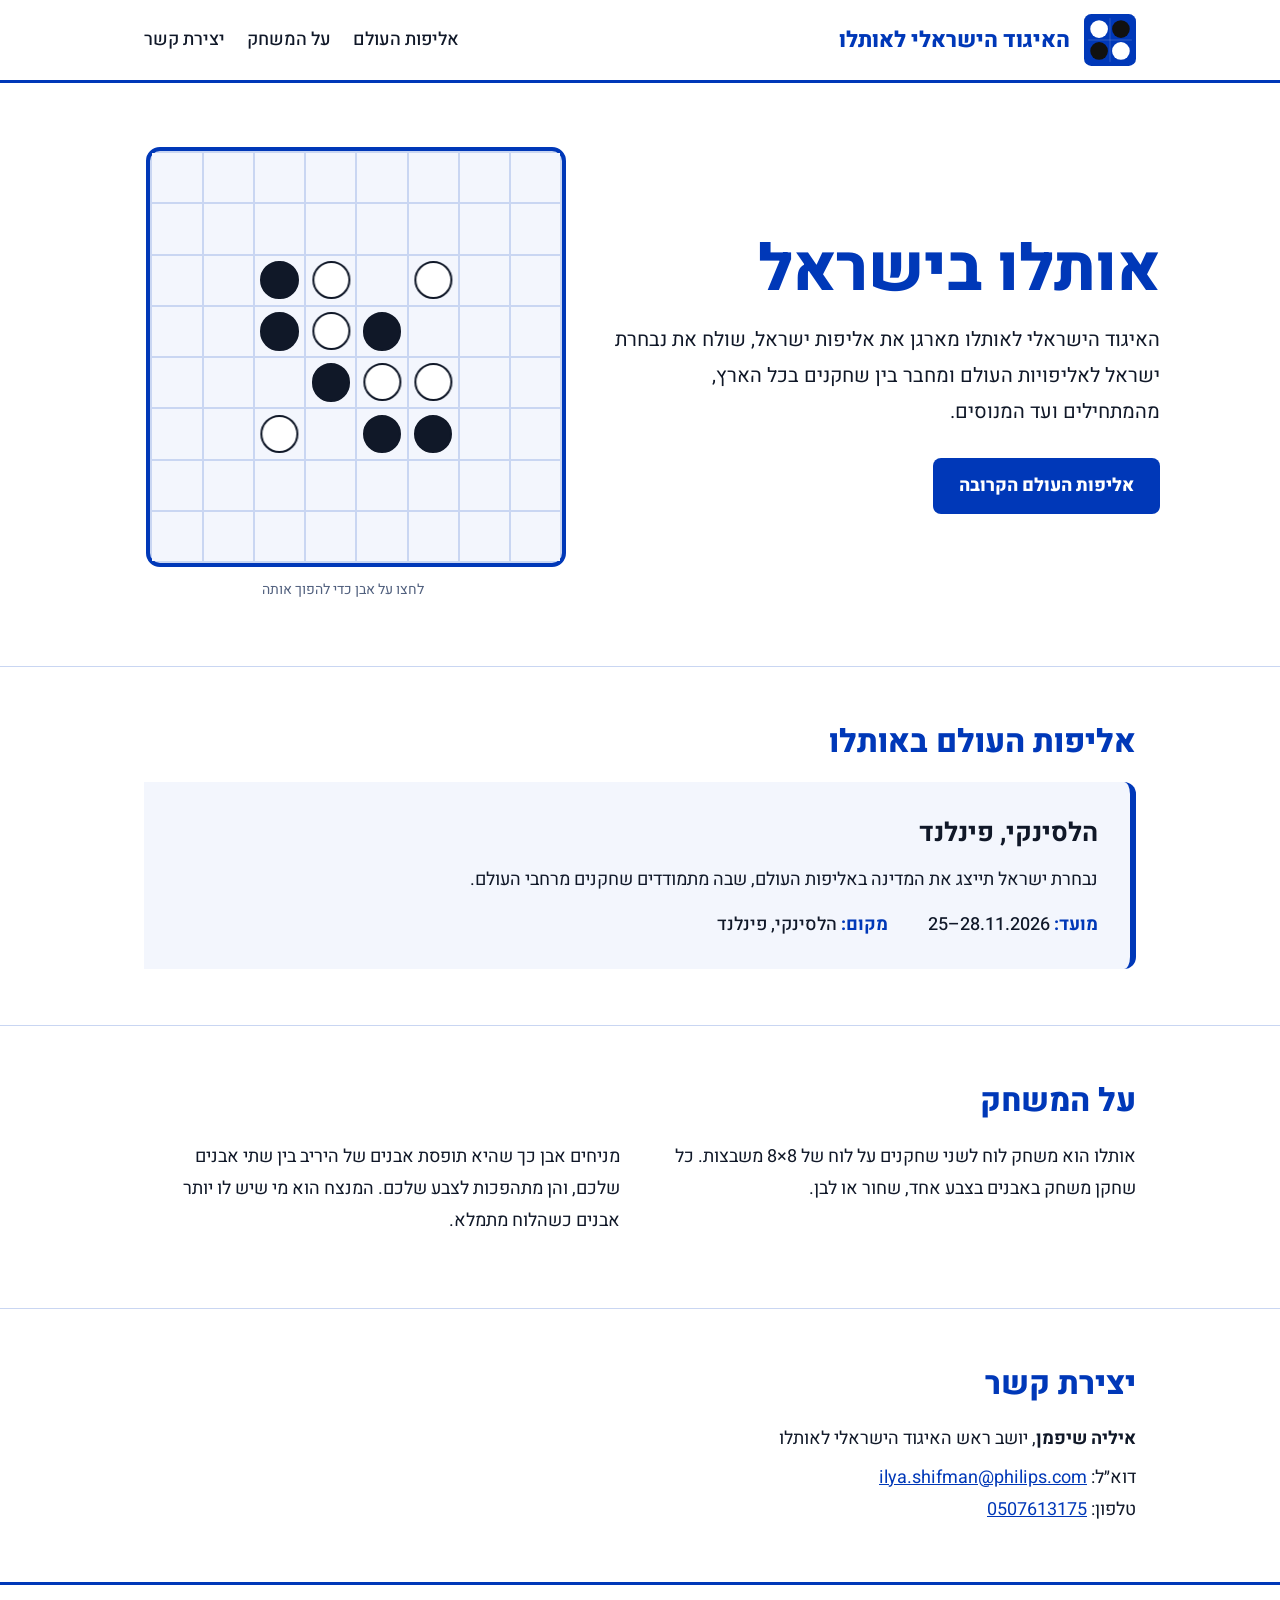
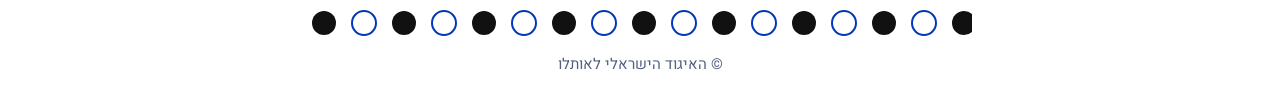
==== index.html @ b0030f28 "Add files via upload" ====
<!doctype html>
<html lang="he" dir="rtl">
<head>
<meta charset="utf-8">
<meta name="viewport" content="width=device-width, initial-scale=1">
<title>האיגוד הישראלי לאותלו</title>
<meta name="description" content="האתר הרשמי של האיגוד הישראלי לאותלו: אליפויות, נבחרת ישראל ויצירת קשר.">
<link rel="preconnect" href="https://fonts.googleapis.com">
<link href="https://fonts.googleapis.com/css2?family=Heebo:wght@400;500;800&display=swap" rel="stylesheet">
<style>
:root{--blue:#0038B8;--ink:#101828;--mist:#F3F6FD;--line:#C9D6F2;box-sizing:border-box}
*,*::before,*::after{box-sizing:inherit}
html{scroll-behavior:smooth}
body{margin:0;font-family:'Heebo',Arial,sans-serif;color:var(--ink);background:#fff;line-height:1.8;font-size:18px}
a{color:var(--blue)}
:focus-visible{outline:3px solid var(--blue);outline-offset:3px}
.wrap{max-width:1040px;margin:0 auto;padding:0 24px}
header{border-bottom:3px solid var(--blue)}
header .wrap{display:flex;align-items:center;justify-content:space-between;gap:16px;padding-top:14px;padding-bottom:14px;flex-wrap:wrap}
.brand{display:flex;align-items:center;gap:14px;text-decoration:none;color:var(--blue);font-weight:800;font-size:22px;line-height:1.2}
nav{display:flex;gap:22px;font-weight:500}
nav a{text-decoration:none;color:var(--ink)}
nav a:hover{color:var(--blue)}
.hero{display:grid;grid-template-columns:1.1fr 0.9fr;gap:48px;align-items:center;padding:64px 0}
h1{margin:0 0 16px;font-size:clamp(38px,6vw,64px);line-height:1.1;font-weight:800;color:var(--blue)}
.lead{font-size:20px;max-width:34em;margin:0 0 28px}
.btn{display:inline-block;background:var(--blue);color:#fff;text-decoration:none;font-weight:800;padding:12px 26px;border-radius:8px}
.btn:hover{background:#002a8c}
.board{display:grid;grid-template-columns:repeat(8,1fr);gap:2px;background:var(--line);padding:2px;border-radius:14px;border:4px solid var(--blue);direction:ltr;width:100%;max-width:420px;justify-self:center}
.cell{aspect-ratio:1;background:var(--mist);display:grid;place-items:center;border:0;padding:0;cursor:pointer}
.disc{width:78%;height:78%;border-radius:50%;background:var(--ink);transition:transform .45s,background .2s;border:2px solid var(--ink)}
.disc.w{background:#fff;transform:rotateY(180deg)}
.disc.e{visibility:hidden}
.hint{text-align:center;font-size:14px;color:#51607e;margin:10px 0 0;grid-column:1/-1}
section{padding:56px 0;border-top:1px solid var(--line)}
h2{margin:0 0 20px;font-size:32px;color:var(--blue);font-weight:800;line-height:1.2}
.event{background:var(--mist);border-right:6px solid var(--blue);padding:28px 32px;border-radius:0 12px 12px 0}
.event h3{margin:0 0 8px;font-size:26px}
.facts{display:flex;flex-wrap:wrap;gap:12px 40px;margin-top:12px;font-weight:500}
.facts b{color:var(--blue)}
.ltr{direction:ltr;unicode-bidi:isolate;display:inline-block}
.cols{display:grid;grid-template-columns:1fr 1fr;gap:40px}
.cols p{margin:0 0 14px;max-width:34em}
footer{border-top:3px solid var(--blue);padding:22px 0 30px;text-align:center;font-size:15px;color:#51607e}
footer svg{display:block;margin:0 auto 12px;max-width:100%;height:auto}
@media (max-width:760px){.hero,.cols{grid-template-columns:1fr}.hero{padding:40px 0}.event{padding:22px}}
@media (prefers-reduced-motion:reduce){.disc{transition:none}html{scroll-behavior:auto}}
</style>
</head>
<body>
<header>
<div class="wrap">
<a class="brand" href="#top" aria-label="האיגוד הישראלי לאותלו – לראש העמוד">
<svg viewBox="0 0 200 200" width="52" height="52" aria-hidden="true"><rect width="200" height="200" rx="28" fill="#0038B8"/><path d="M100 16v168M16 100h168" stroke="#fff" stroke-opacity=".35" stroke-width="2"/><circle cx="58" cy="58" r="34" fill="#fff"/><circle cx="142" cy="58" r="34" fill="#111"/><circle cx="58" cy="142" r="34" fill="#111"/><circle cx="142" cy="142" r="34" fill="#fff"/></svg>
<span>האיגוד הישראלי לאותלו</span>
</a>
<nav aria-label="ניווט ראשי"><a href="#championship">אליפות העולם</a><a href="#game">על המשחק</a><a href="#contact">יצירת קשר</a></nav>
</div>
</header>

<main id="top">
<div class="wrap hero">
<div>
<h1>אותלו בישראל</h1>
<p class="lead">האיגוד הישראלי לאותלו מארגן את אליפות ישראל, שולח את נבחרת ישראל לאליפויות העולם ומחבר בין שחקנים בכל הארץ, מהמתחילים ועד המנוסים.</p>
<a class="btn" href="#championship">אליפות העולם הקרובה</a>
</div>
<div>
<div class="board" id="board" role="group" aria-label="לוח אותלו אינטראקטיבי. לחצו על אבן כדי להפוך אותה"></div>
<p class="hint" style="direction:rtl">לחצו על אבן כדי להפוך אותה</p>
</div>
</div>

<section id="championship"><div class="wrap">
<h2>אליפות העולם באותלו</h2>
<div class="event">
<h3>הלסינקי, פינלנד</h3>
<p style="margin:0">נבחרת ישראל תייצג את המדינה באליפות העולם, שבה מתמודדים שחקנים מרחבי העולם.</p>
<div class="facts">
<div><b>מועד:</b> <span class="ltr">25–28.11.2026</span></div>
<div><b>מקום:</b> הלסינקי, פינלנד</div>
</div>
</div>
</div></section>

<section id="game"><div class="wrap">
<h2>על המשחק</h2>
<div class="cols">
<p>אותלו הוא משחק לוח לשני שחקנים על לוח של 8×8 משבצות. כל שחקן משחק באבנים בצבע אחד, שחור או לבן.</p>
<p>מניחים אבן כך שהיא תופסת אבנים של היריב בין שתי אבנים שלכם, והן מתהפכות לצבע שלכם. המנצח הוא מי שיש לו יותר אבנים כשהלוח מתמלא.</p>
</div>
</div></section>

<section id="contact"><div class="wrap">
<h2>יצירת קשר</h2>
<p style="margin:0 0 6px"><b>איליה שיפמן</b>, יושב ראש האיגוד הישראלי לאותלו</p>
<p style="margin:0">דוא״ל: <a class="ltr" href="mailto:ilya.shifman@philips.com">ilya.shifman@philips.com</a></p>
<p style="margin:0">טלפון: <a class="ltr" href="tel:0507613175">0507613175</a></p>
</div></section>
</main>

<footer>
<svg viewBox="0 0 664 32" width="664" height="32" aria-hidden="true" id="strip"></svg>
<div>© האיגוד הישראלי לאותלו</div>
</footer>

<script>
(function(){
var b=document.getElementById('board'),s=document.getElementById('strip');
var start={'3,3':'w','3,4':'b','4,3':'b','4,4':'w','2,2':'b','2,5':'w','5,2':'w','5,5':'b','3,2':'b','4,5':'w','2,3':'w','5,4':'b'};
for(var r=0;r<8;r++)for(var c=0;c<8;c++){
var k=r+','+c,v=start[k],cell=document.createElement('button');
cell.className='cell';cell.type='button';
cell.setAttribute('aria-label','משבצת '+(r+1)+','+(c+1));
var d=document.createElement('span');d.className='disc'+(v==='w'?' w':v?'':' e');d.dataset.on=v?'1':'0';
cell.appendChild(d);
cell.addEventListener('click',function(){var x=this.firstChild;
if(x.dataset.on==='0'){x.dataset.on='1';x.classList.remove('e');}
else x.classList.toggle('w');});
b.appendChild(cell);}
var h='';
for(var i=0;i<17;i++)h+='<circle cx="'+(16+i*40)+'" cy="16" r="12" fill="'+(i%2?'#fff':'#111')+'"'+(i%2?' stroke="#0038B8" stroke-width="2"':'')+'/>';
s.innerHTML=h;
})();
</script>
</body>
</html>
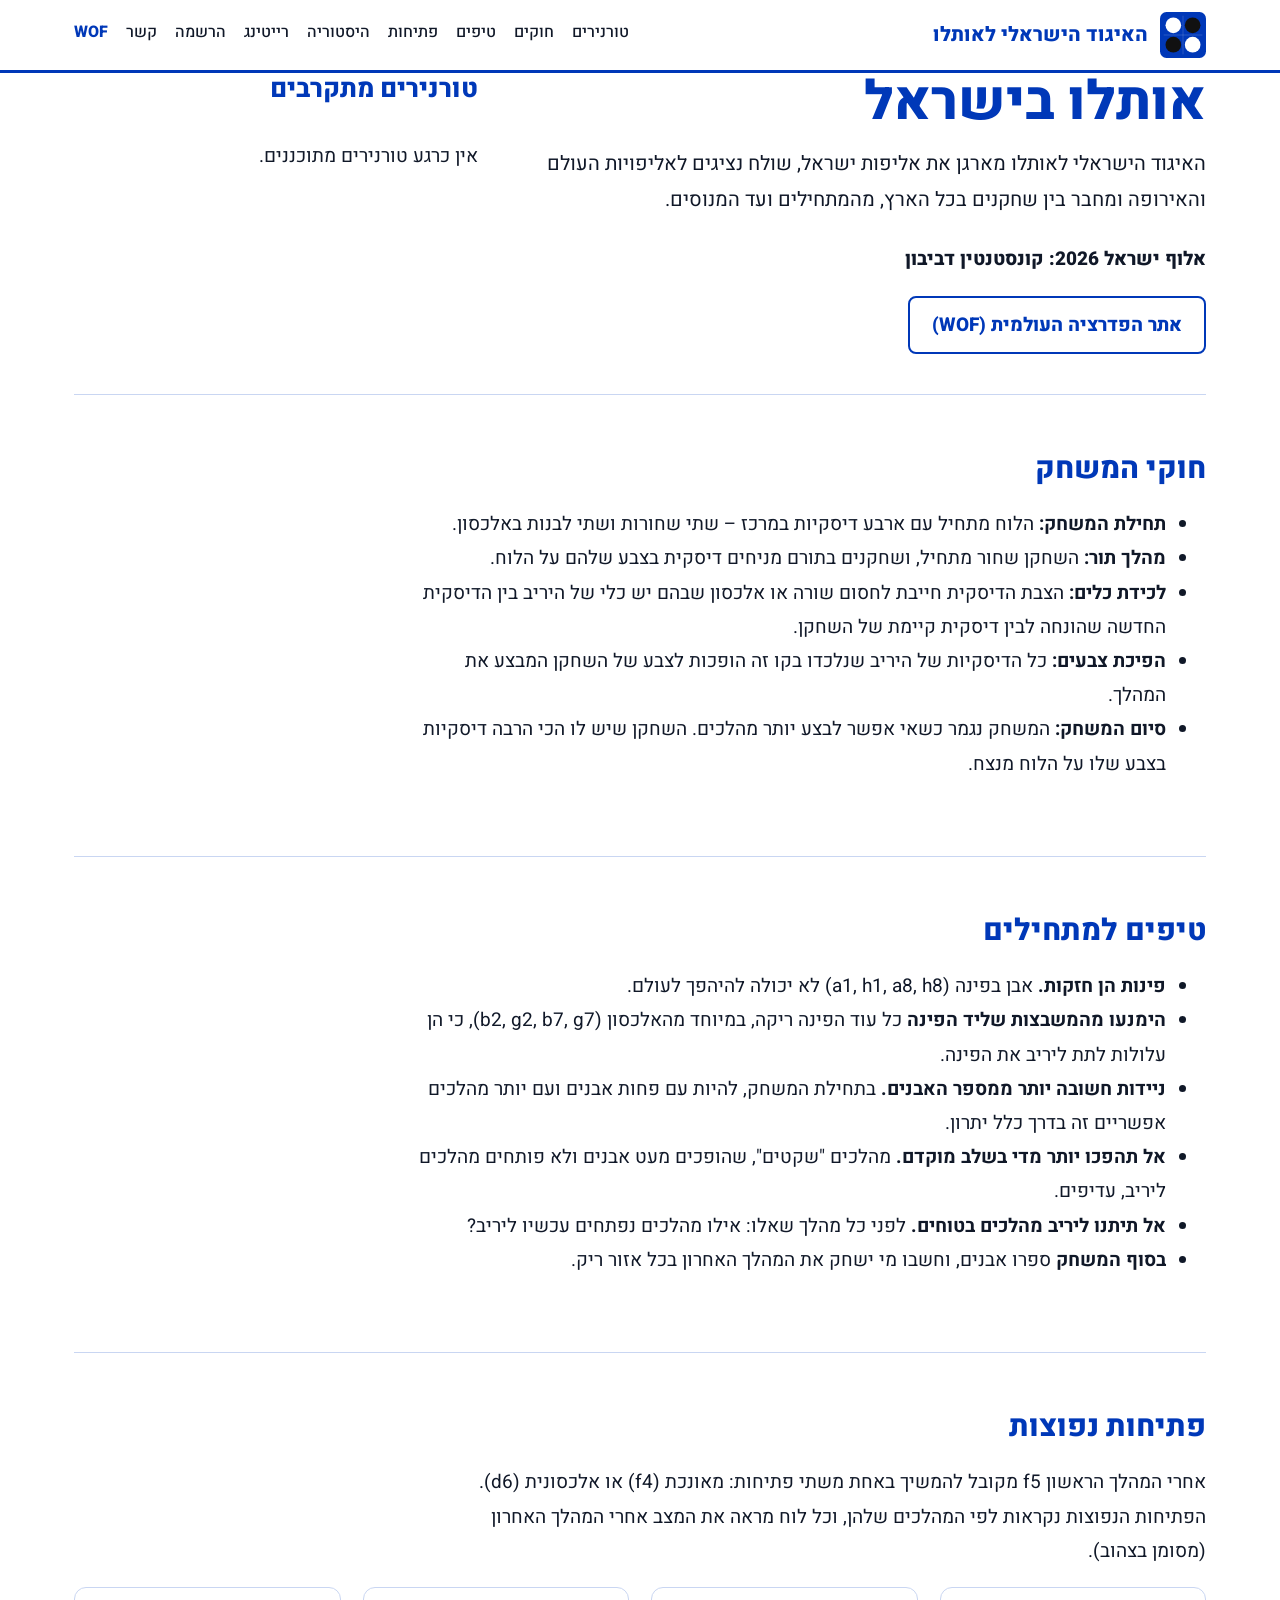
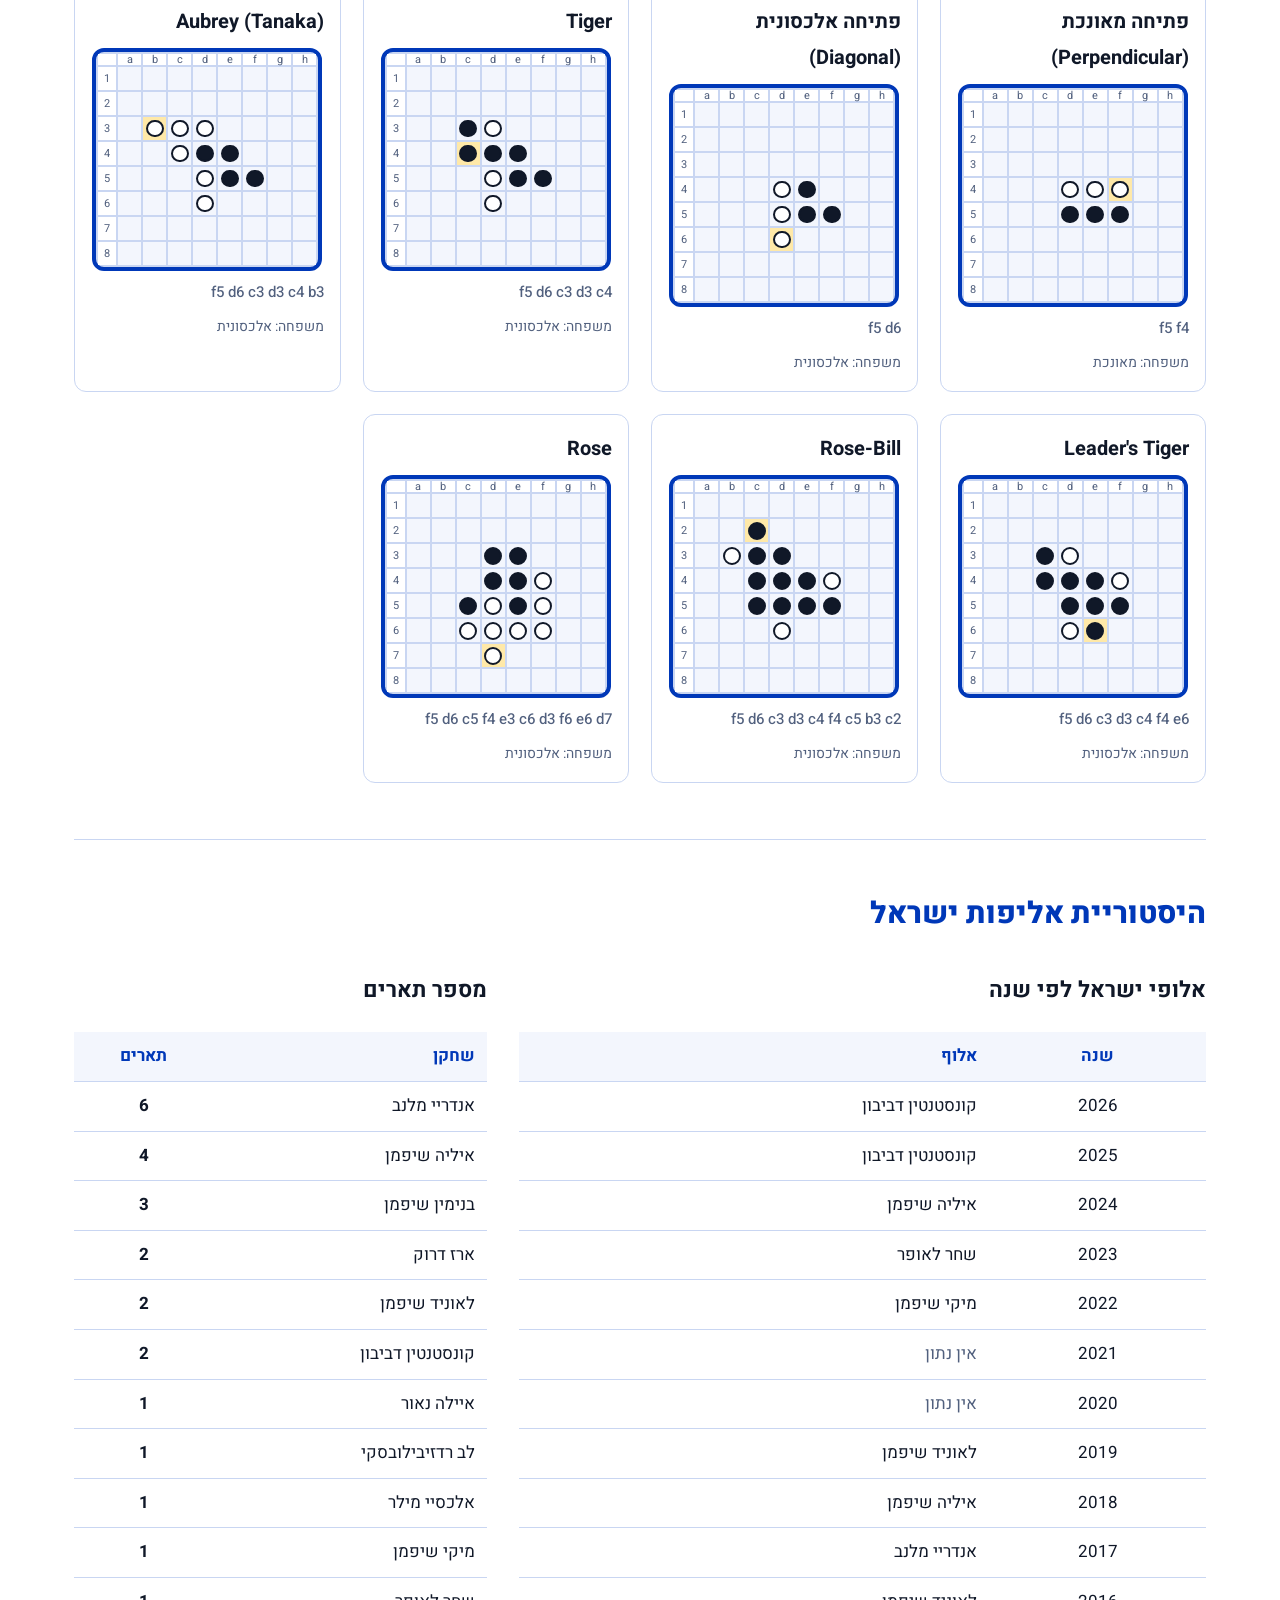
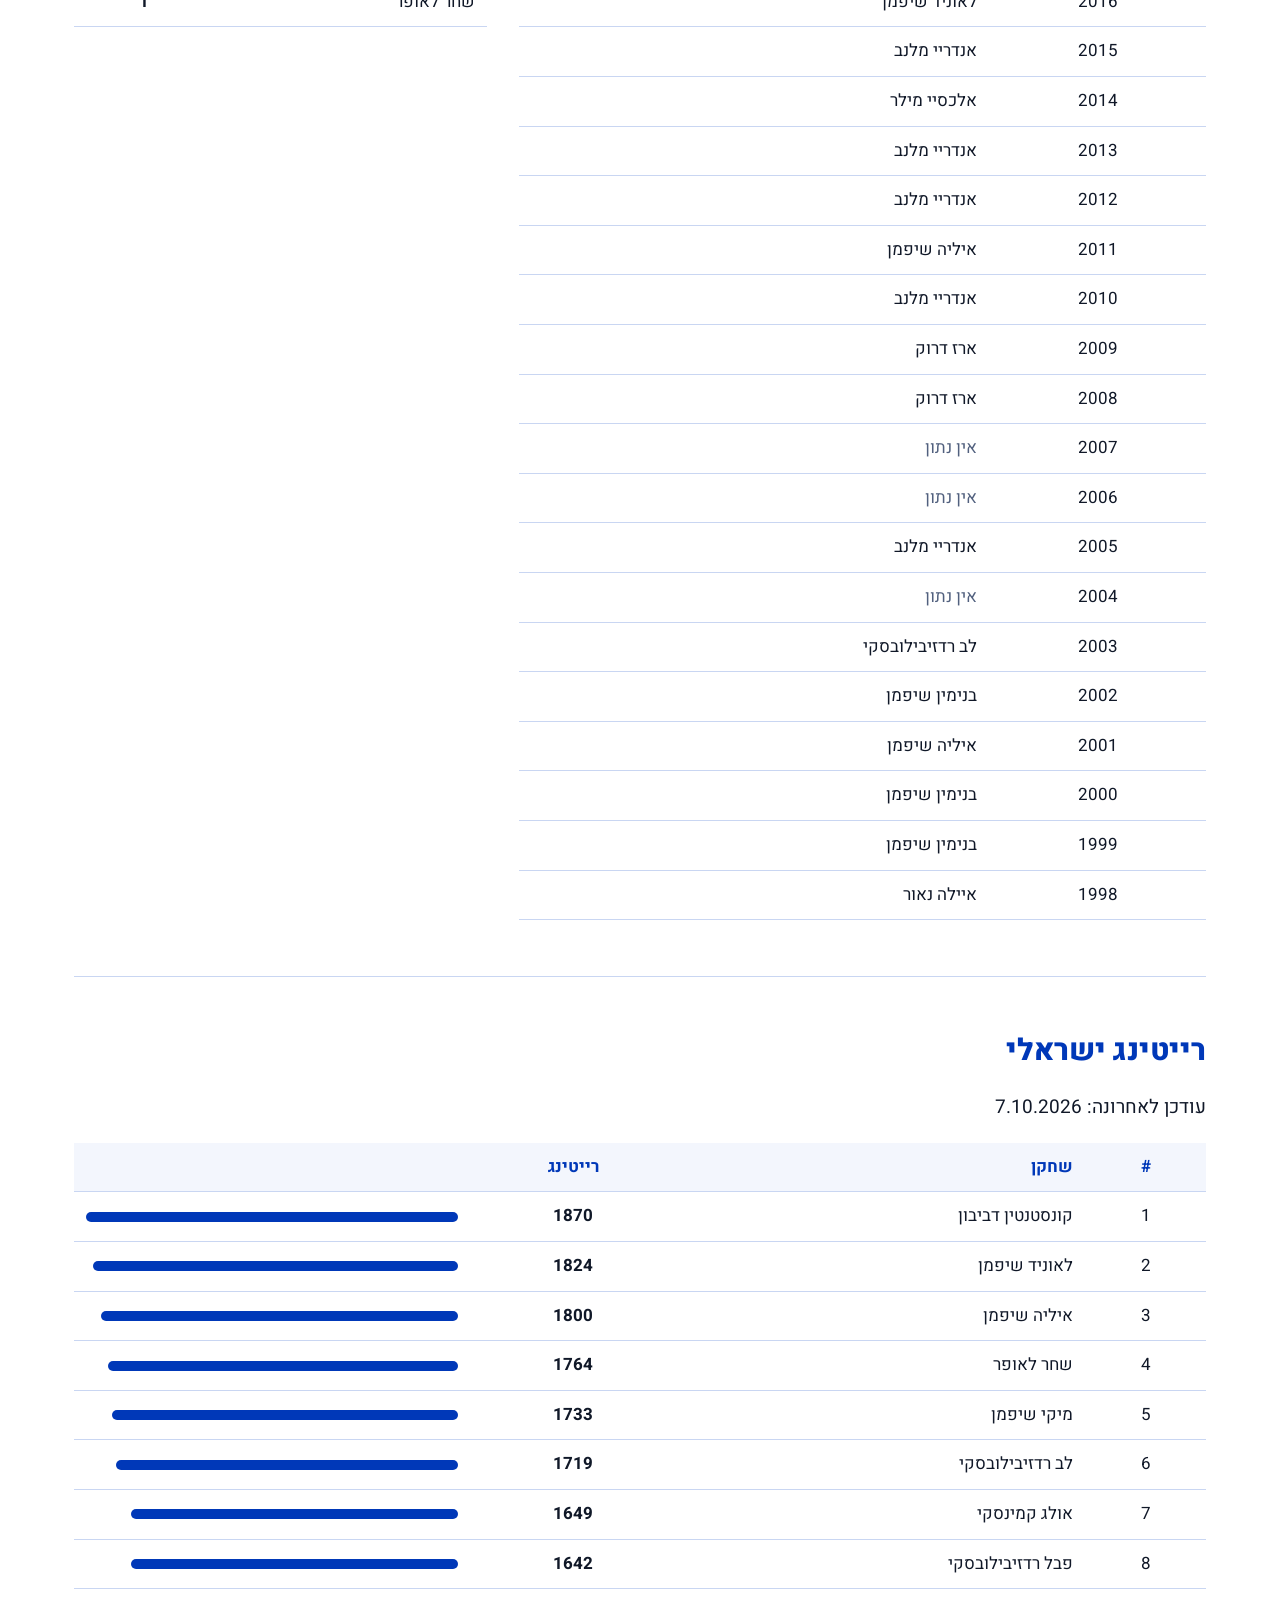
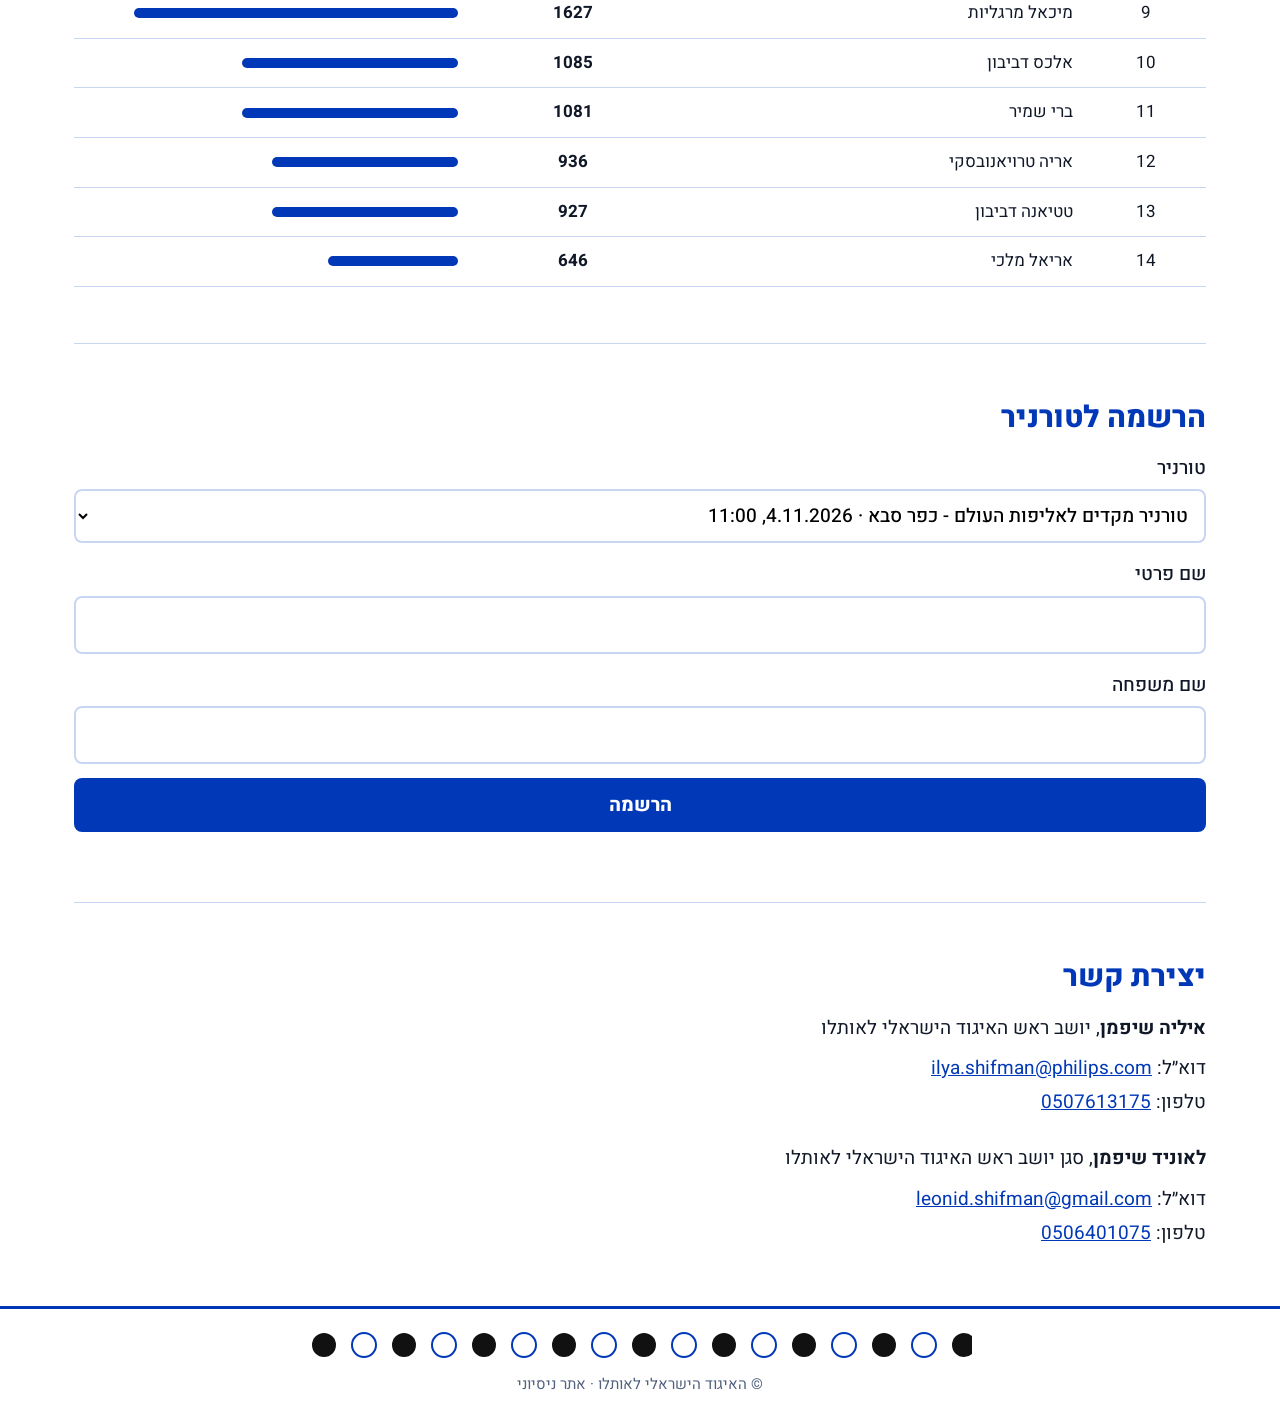
==== commit ce2925f4: "Add files via upload" ====
--- a/index.html
+++ b/index.html
@@ -4,124 +4,79 @@
 <meta charset="utf-8">
 <meta name="viewport" content="width=device-width, initial-scale=1">
 <title>האיגוד הישראלי לאותלו</title>
-<meta name="description" content="האתר הרשמי של האיגוד הישראלי לאותלו: אליפויות, נבחרת ישראל ויצירת קשר.">
+<meta name="description" content="האתר של האיגוד הישראלי לאותלו: חוקים, טיפים, חידות, פתיחות, היסטוריה, רייטינג וטורנירים.">
 <link rel="preconnect" href="https://fonts.googleapis.com">
 <link href="https://fonts.googleapis.com/css2?family=Heebo:wght@400;500;800&display=swap" rel="stylesheet">
-<style>
-:root{--blue:#0038B8;--ink:#101828;--mist:#F3F6FD;--line:#C9D6F2;box-sizing:border-box}
-*,*::before,*::after{box-sizing:inherit}
-html{scroll-behavior:smooth}
-body{margin:0;font-family:'Heebo',Arial,sans-serif;color:var(--ink);background:#fff;line-height:1.8;font-size:18px}
-a{color:var(--blue)}
-:focus-visible{outline:3px solid var(--blue);outline-offset:3px}
-.wrap{max-width:1040px;margin:0 auto;padding:0 24px}
-header{border-bottom:3px solid var(--blue)}
-header .wrap{display:flex;align-items:center;justify-content:space-between;gap:16px;padding-top:14px;padding-bottom:14px;flex-wrap:wrap}
-.brand{display:flex;align-items:center;gap:14px;text-decoration:none;color:var(--blue);font-weight:800;font-size:22px;line-height:1.2}
-nav{display:flex;gap:22px;font-weight:500}
-nav a{text-decoration:none;color:var(--ink)}
-nav a:hover{color:var(--blue)}
-.hero{display:grid;grid-template-columns:1.1fr 0.9fr;gap:48px;align-items:center;padding:64px 0}
-h1{margin:0 0 16px;font-size:clamp(38px,6vw,64px);line-height:1.1;font-weight:800;color:var(--blue)}
-.lead{font-size:20px;max-width:34em;margin:0 0 28px}
-.btn{display:inline-block;background:var(--blue);color:#fff;text-decoration:none;font-weight:800;padding:12px 26px;border-radius:8px}
-.btn:hover{background:#002a8c}
-.board{display:grid;grid-template-columns:repeat(8,1fr);gap:2px;background:var(--line);padding:2px;border-radius:14px;border:4px solid var(--blue);direction:ltr;width:100%;max-width:420px;justify-self:center}
-.cell{aspect-ratio:1;background:var(--mist);display:grid;place-items:center;border:0;padding:0;cursor:pointer}
-.disc{width:78%;height:78%;border-radius:50%;background:var(--ink);transition:transform .45s,background .2s;border:2px solid var(--ink)}
-.disc.w{background:#fff;transform:rotateY(180deg)}
-.disc.e{visibility:hidden}
-.hint{text-align:center;font-size:14px;color:#51607e;margin:10px 0 0;grid-column:1/-1}
-section{padding:56px 0;border-top:1px solid var(--line)}
-h2{margin:0 0 20px;font-size:32px;color:var(--blue);font-weight:800;line-height:1.2}
-.event{background:var(--mist);border-right:6px solid var(--blue);padding:28px 32px;border-radius:0 12px 12px 0}
-.event h3{margin:0 0 8px;font-size:26px}
-.facts{display:flex;flex-wrap:wrap;gap:12px 40px;margin-top:12px;font-weight:500}
-.facts b{color:var(--blue)}
-.ltr{direction:ltr;unicode-bidi:isolate;display:inline-block}
-.cols{display:grid;grid-template-columns:1fr 1fr;gap:40px}
-.cols p{margin:0 0 14px;max-width:34em}
-footer{border-top:3px solid var(--blue);padding:22px 0 30px;text-align:center;font-size:15px;color:#51607e}
-footer svg{display:block;margin:0 auto 12px;max-width:100%;height:auto}
-@media (max-width:760px){.hero,.cols{grid-template-columns:1fr}.hero{padding:40px 0}.event{padding:22px}}
-@media (prefers-reduced-motion:reduce){.disc{transition:none}html{scroll-behavior:auto}}
-</style>
+<link rel="stylesheet" href="style.css">
 </head>
 <body>
-<header>
-<div class="wrap">
-<a class="brand" href="#top" aria-label="האיגוד הישראלי לאותלו – לראש העמוד">
-<svg viewBox="0 0 200 200" width="52" height="52" aria-hidden="true"><rect width="200" height="200" rx="28" fill="#0038B8"/><path d="M100 16v168M16 100h168" stroke="#fff" stroke-opacity=".35" stroke-width="2"/><circle cx="58" cy="58" r="34" fill="#fff"/><circle cx="142" cy="58" r="34" fill="#111"/><circle cx="58" cy="142" r="34" fill="#111"/><circle cx="142" cy="142" r="34" fill="#fff"/></svg>
-<span>האיגוד הישראלי לאותלו</span>
-</a>
-<nav aria-label="ניווט ראשי"><a href="#championship">אליפות העולם</a><a href="#game">על המשחק</a><a href="#contact">יצירת קשר</a></nav>
-</div>
-</header>
+<header><div class="wrap">
+<a class="brand" href="#top"><svg viewBox="0 0 200 200" width="46" height="46" aria-hidden="true"><rect width="200" height="200" rx="28" fill="#0038B8"/><path d="M100 16v168M16 100h168" stroke="#fff" stroke-opacity=".35" stroke-width="2"/><circle cx="58" cy="58" r="34" fill="#fff"/><circle cx="142" cy="58" r="34" fill="#111"/><circle cx="58" cy="142" r="34" fill="#111"/><circle cx="142" cy="142" r="34" fill="#fff"/></svg><span>האיגוד הישראלי לאותלו</span></a>
+<nav aria-label="ניווט ראשי"><a href="#upcoming">טורנירים</a><a href="#rules">חוקים</a><a href="#tips">טיפים</a><a href="#openings">פתיחות</a><a href="#history">היסטוריה</a><a href="#rating">רייטינג</a><a href="#tournament">הרשמה</a><a href="#contact">קשר</a><a class="ext" href="https://www.worldothello.org/" target="_blank" rel="noopener">WOF</a></nav>
+</div></header>
 
-<main id="top">
-<div class="wrap hero">
+<main id="top" class="wrap">
+<div class="hero" style="padding-bottom:40px">
 <div>
 <h1>אותלו בישראל</h1>
-<p class="lead">האיגוד הישראלי לאותלו מארגן את אליפות ישראל, שולח את נבחרת ישראל לאליפויות העולם ומחבר בין שחקנים בכל הארץ, מהמתחילים ועד המנוסים.</p>
-<a class="btn" href="#championship">אליפות העולם הקרובה</a>
+<p class="lead">האיגוד הישראלי לאותלו מארגן את אליפות ישראל, שולח נציגים לאליפויות העולם והאירופה ומחבר בין שחקנים בכל הארץ, מהמתחילים ועד המנוסים.</p>
+<p id="champ" style="font-weight:800"></p>
+<div class="btns"><a class="btn alt" href="https://www.worldothello.org/" target="_blank" rel="noopener">אתר הפדרציה העולמית (WOF)</a></div>
 </div>
-<div>
-<div class="board" id="board" role="group" aria-label="לוח אותלו אינטראקטיבי. לחצו על אבן כדי להפוך אותה"></div>
-<p class="hint" style="direction:rtl">לחצו על אבן כדי להפוך אותה</p>
-</div>
+<aside id="upcoming" aria-label="טורנירים מתקרבים"><h2 style="margin:0 0 14px">טורנירים מתקרבים</h2><div class="up" id="up"></div></aside>
 </div>
 
-<section id="championship"><div class="wrap">
-<h2>אליפות העולם באותלו</h2>
-<div class="event">
-<h3>הלסינקי, פינלנד</h3>
-<p style="margin:0">נבחרת ישראל תייצג את המדינה באליפות העולם, שבה מתמודדים שחקנים מרחבי העולם.</p>
-<div class="facts">
-<div><b>מועד:</b> <span class="ltr">25–28.11.2026</span></div>
-<div><b>מקום:</b> הלסינקי, פינלנד</div>
+<section id="rules"><h2>חוקי המשחק</h2>
+<ul>
+<li><b>תחילת המשחק:</b> הלוח מתחיל עם ארבע דיסקיות במרכז – שתי שחורות ושתי לבנות באלכסון.</li>
+<li><b>מהלך תור:</b> השחקן שחור מתחיל, ושחקנים בתורם מניחים דיסקית בצבע שלהם על הלוח.</li>
+<li><b>לכידת כלים:</b> הצבת הדיסקית חייבת לחסום שורה או אלכסון שבהם יש כלי של היריב בין הדיסקית החדשה שהונחה לבין דיסקית קיימת של השחקן.</li>
+<li><b>הפיכת צבעים:</b> כל הדיסקיות של היריב שנלכדו בקו זה הופכות לצבע של השחקן המבצע את המהלך.</li>
+<li><b>סיום המשחק:</b> המשחק נגמר כשאי אפשר לבצע יותר מהלכים. השחקן שיש לו הכי הרבה דיסקיות בצבע שלו על הלוח מנצח.</li>
+</ul></section>
+
+<section id="tips"><h2>טיפים למתחילים</h2>
+<ul>
+<li><b>פינות הן חזקות.</b> אבן בפינה (a1, h1, a8, h8) לא יכולה להיהפך לעולם.</li>
+<li><b>הימנעו מהמשבצות שליד הפינה</b> כל עוד הפינה ריקה, במיוחד מהאלכסון (b2, g2, b7, g7), כי הן עלולות לתת ליריב את הפינה.</li>
+<li><b>ניידות חשובה יותר ממספר האבנים.</b> בתחילת המשחק, להיות עם פחות אבנים ועם יותר מהלכים אפשריים זה בדרך כלל יתרון.</li>
+<li><b>אל תהפכו יותר מדי בשלב מוקדם.</b> מהלכים "שקטים", שהופכים מעט אבנים ולא פותחים מהלכים ליריב, עדיפים.</li>
+<li><b>אל תיתנו ליריב מהלכים בטוחים.</b> לפני כל מהלך שאלו: אילו מהלכים נפתחים עכשיו ליריב?</li>
+<li><b>בסוף המשחק</b> ספרו אבנים, וחשבו מי ישחק את המהלך האחרון בכל אזור ריק.</li>
+</ul></section>
+
+<section id="openings"><h2>פתיחות נפוצות</h2>
+<p>אחרי המהלך הראשון f5 מקובל להמשיך באחת משתי פתיחות: מאונכת (f4) או אלכסונית (d6). הפתיחות הנפוצות נקראות לפי המהלכים שלהן, וכל לוח מראה את המצב אחרי המהלך האחרון (מסומן בצהוב).</p>
+<div class="grid" id="ops"></div></section>
+
+<section id="history"><h2>היסטוריית אליפות ישראל</h2>
+<div class="hero" style="gap:32px">
+<div><h3>אלופי ישראל לפי שנה</h3><div class="tw"><table><thead><tr><th class="n">שנה</th><th>אלוף</th></tr></thead><tbody id="ch"></tbody></table></div></div>
+<div><h3>מספר תארים</h3><div class="tw"><table><thead><tr><th>שחקן</th><th class="n">תארים</th></tr></thead><tbody id="lb"></tbody></table></div></div>
 </div>
-</div>
-</div></section>
+</section>
 
-<section id="game"><div class="wrap">
-<h2>על המשחק</h2>
-<div class="cols">
-<p>אותלו הוא משחק לוח לשני שחקנים על לוח של 8×8 משבצות. כל שחקן משחק באבנים בצבע אחד, שחור או לבן.</p>
-<p>מניחים אבן כך שהיא תופסת אבנים של היריב בין שתי אבנים שלכם, והן מתהפכות לצבע שלכם. המנצח הוא מי שיש לו יותר אבנים כשהלוח מתמלא.</p>
-</div>
-</div></section>
+<section id="rating"><h2>רייטינג ישראלי</h2>
+<p>עודכן לאחרונה: <span id="upd"></span></p>
+<div class="tw"><table><thead><tr><th class="n">#</th><th>שחקן</th><th class="n">רייטינג</th><th></th></tr></thead><tbody id="rt"></tbody></table></div></section>
 
-<section id="contact"><div class="wrap">
-<h2>יצירת קשר</h2>
+<section id="tournament"><h2>הרשמה לטורניר</h2>
+<p id="tnone" hidden>אין כרגע טורניר פתוח להרשמה.</p>
+<form id="tform" hidden><label>טורניר<select name="tsel" id="tsel"></select></label><label>שם פרטי<input name="firstName" required maxlength="40" autocomplete="given-name"></label><label>שם משפחה<input name="lastName" required maxlength="40" autocomplete="family-name"></label><button class="btn" type="submit">הרשמה</button><div id="tmsg" aria-live="polite"></div></form></section>
+
+<section id="contact"><h2>יצירת קשר</h2>
 <p style="margin:0 0 6px"><b>איליה שיפמן</b>, יושב ראש האיגוד הישראלי לאותלו</p>
 <p style="margin:0">דוא״ל: <a class="ltr" href="mailto:ilya.shifman@philips.com">ilya.shifman@philips.com</a></p>
 <p style="margin:0">טלפון: <a class="ltr" href="tel:0507613175">0507613175</a></p>
-</div></section>
+<p style="margin:22px 0 6px"><b>לאוניד שיפמן</b>, סגן יושב ראש האיגוד הישראלי לאותלו</p>
+<p style="margin:0">דוא״ל: <a class="ltr" href="mailto:leonid.shifman@gmail.com">leonid.shifman@gmail.com</a></p>
+<p style="margin:0">טלפון: <a class="ltr" href="tel:0506401075">0506401075</a></p></section>
 </main>
 
-<footer>
-<svg viewBox="0 0 664 32" width="664" height="32" aria-hidden="true" id="strip"></svg>
-<div>© האיגוד הישראלי לאותלו</div>
-</footer>
-
-<script>
-(function(){
-var b=document.getElementById('board'),s=document.getElementById('strip');
-var start={'3,3':'w','3,4':'b','4,3':'b','4,4':'w','2,2':'b','2,5':'w','5,2':'w','5,5':'b','3,2':'b','4,5':'w','2,3':'w','5,4':'b'};
-for(var r=0;r<8;r++)for(var c=0;c<8;c++){
-var k=r+','+c,v=start[k],cell=document.createElement('button');
-cell.className='cell';cell.type='button';
-cell.setAttribute('aria-label','משבצת '+(r+1)+','+(c+1));
-var d=document.createElement('span');d.className='disc'+(v==='w'?' w':v?'':' e');d.dataset.on=v?'1':'0';
-cell.appendChild(d);
-cell.addEventListener('click',function(){var x=this.firstChild;
-if(x.dataset.on==='0'){x.dataset.on='1';x.classList.remove('e');}
-else x.classList.toggle('w');});
-b.appendChild(cell);}
-var h='';
-for(var i=0;i<17;i++)h+='<circle cx="'+(16+i*40)+'" cy="16" r="12" fill="'+(i%2?'#fff':'#111')+'"'+(i%2?' stroke="#0038B8" stroke-width="2"':'')+'/>';
-s.innerHTML=h;
-})();
-</script>
+<footer><svg viewBox="0 0 664 32" width="664" height="32" aria-hidden="true" id="strip"></svg>© האיגוד הישראלי לאותלו · אתר ניסיוני</footer>
+<button id="totop" type="button" aria-label="חזרה לראש העמוד">↑</button>
+<script src="data.js"></script>
+<script src="firebase-config.js"></script>
+<script type="module" src="app.js"></script>
 </body>
 </html>
--- a/style.css
+++ b/style.css
@@ -0,0 +1,76 @@
+:root{--blue:#0038B8;--ink:#101828;--mist:#F3F6FD;--line:#C9D6F2;--mute:#51607e;box-sizing:border-box}
+*,*::before,*::after{box-sizing:inherit}
+body{margin:0;font-family:'Heebo',Arial,sans-serif;color:var(--ink);background:#fff;line-height:1.8;font-size:18px}
+a{color:var(--blue)}
+:focus-visible{outline:3px solid var(--blue);outline-offset:3px}
+.wrap{max-width:1040px;margin:0 auto;padding:0 24px}
+header{border-bottom:3px solid var(--blue)}
+header .wrap{display:flex;align-items:center;justify-content:space-between;gap:12px 24px;padding-top:12px;padding-bottom:12px;flex-wrap:wrap}
+.brand{display:flex;align-items:center;gap:12px;text-decoration:none;color:var(--blue);font-weight:800;font-size:20px;line-height:1.2}
+nav{display:flex;gap:6px 18px;flex-wrap:wrap;font-weight:500;font-size:16px}
+nav a{text-decoration:none;color:var(--ink);padding:2px 0;border-bottom:3px solid transparent}
+nav a:hover,nav a.on{color:var(--blue);border-color:var(--blue)}
+nav a.ext{color:var(--blue);font-weight:800}
+main{padding:44px 0 56px;min-height:60vh}
+h1{margin:0 0 14px;font-size:clamp(34px,5.5vw,54px);line-height:1.1;font-weight:800;color:var(--blue)}
+h2{margin:36px 0 14px;font-size:26px;color:var(--blue);font-weight:800;line-height:1.25}
+.lead{font-size:20px;max-width:36em;margin:0 0 24px}
+p,li{max-width:40em}
+.btn{display:inline-block;background:var(--blue);color:#fff;text-decoration:none;font-weight:800;padding:10px 22px;border-radius:8px;border:0;font:inherit;font-weight:800;cursor:pointer}
+.btn:hover{background:#002a8c}.btn.alt{background:#fff;color:var(--blue);border:2px solid var(--blue)}
+.btns{display:flex;gap:12px;flex-wrap:wrap}
+.hero{display:grid;grid-template-columns:1.1fr .9fr;gap:40px;align-items:center}
+.bd{display:grid;grid-template-columns:18px repeat(8,1fr);gap:2px;direction:ltr;width:100%;max-width:400px;background:var(--line);padding:2px;border:4px solid var(--blue);border-radius:12px}
+.bd.mini{max-width:230px;font-size:10px}
+.lbl{display:grid;place-items:center;font-size:11px;color:var(--mute);background:#fff;aspect-ratio:auto;line-height:1}
+.cell{aspect-ratio:1;background:var(--mist);display:grid;place-items:center;border:0;padding:0;cursor:pointer}
+.cell.mark{background:#FFE9A8}
+.disc{width:78%;height:78%;border-radius:50%;background:var(--ink);border:2px solid var(--ink)}
+.disc.w{background:#fff}
+.hint{font-size:14px;color:var(--mute);margin:8px 0 0}
+table{width:100%;border-collapse:collapse;font-size:17px}
+th,td{padding:9px 12px;text-align:right;border-bottom:1px solid var(--line)}
+th{background:var(--mist);color:var(--blue)}
+td.n,th.n{text-align:center;font-variant-numeric:tabular-nums}
+.tw{overflow-x:auto}
+.bar{height:10px;background:var(--blue);border-radius:5px;min-width:4px}
+.card{background:var(--mist);border-right:6px solid var(--blue);padding:20px 26px;border-radius:0 12px 12px 0;margin:0 0 18px}
+.card h3{margin:0 0 6px;font-size:22px}
+.grid{display:grid;grid-template-columns:repeat(auto-fill,minmax(250px,1fr));gap:22px}
+.op{border:1px solid var(--line);border-radius:12px;padding:16px;display:flex;flex-direction:column;gap:8px;align-items:center}
+.op h3{margin:0;font-size:20px;align-self:flex-start}
+.mv{direction:ltr;font-weight:500;font-size:15px;color:var(--mute);align-self:flex-start}
+.pz{display:grid;grid-template-columns:minmax(0,1fr) minmax(0,1fr);gap:28px;align-items:start;margin:0 0 36px;padding-bottom:28px;border-bottom:1px solid var(--line)}
+.fb{min-height:3.4em;font-weight:500}.fb.ok{color:#0a7a3b}.fb.no{color:#b42318}
+.ltr{direction:ltr;unicode-bidi:isolate;display:inline-block}
+form{display:grid;gap:14px;max-width:420px}
+label{display:grid;gap:4px;font-weight:500}
+input{font:inherit;padding:10px 12px;border:2px solid var(--line);border-radius:8px}
+footer{border-top:3px solid var(--blue);padding:20px 0 28px;text-align:center;font-size:15px;color:var(--mute)}
+footer svg{display:block;margin:0 auto 10px;max-width:100%;height:auto}
+@media (max-width:760px){.hero,.pz{grid-template-columns:1fr}main{padding-top:30px}}
+html{scroll-behavior:smooth;scroll-padding-top:70px}
+header{position:sticky;top:0;background:#fff;z-index:20}
+nav{flex-wrap:nowrap;overflow-x:auto;white-space:nowrap;max-width:100%;padding-bottom:2px}
+section{padding:44px 0;border-top:1px solid var(--line)}
+section h2{margin-top:0;font-size:30px}
+.hero{align-items:start}
+.up{display:grid;gap:12px}
+.up .card{margin:0}
+.tag{display:inline-block;font-size:13px;font-weight:800;background:var(--blue);color:#fff;border-radius:20px;padding:0 10px;margin-inline-start:8px}
+.tag.il{background:#101828}
+#totop{position:fixed;bottom:20px;left:20px;width:48px;height:48px;border-radius:50%;border:0;background:var(--blue);color:#fff;font-size:24px;cursor:pointer;box-shadow:0 2px 10px rgba(0,0,0,.25);opacity:0;pointer-events:none;transition:opacity .25s;z-index:30}
+#totop.show{opacity:1;pointer-events:auto}
+@media (prefers-reduced-motion:reduce){html{scroll-behavior:auto}}
+
+select{font:inherit;padding:10px 12px;border:2px solid var(--line);border-radius:8px;background:#fff}
+.arow{display:flex;flex-wrap:wrap;gap:8px 12px;align-items:end;padding:10px 0;border-bottom:1px solid var(--line)}
+.arow label{font-size:14px;gap:2px}.arow input,.arow select{padding:6px 8px;font-size:16px;max-width:190px}
+.arow input[type=checkbox]{width:22px;height:22px}.arow.new{background:var(--mist);padding:10px}
+.btn.sm{padding:6px 14px;font-size:15px}.btn.del{background:#b42318}
+.regs{background:var(--mist);padding:10px 14px;border-radius:8px;margin:6px 0}
+.regs div{display:flex;gap:10px;align-items:center;padding:2px 0}
+@media (min-width:1000px){body{font-size:19px}.wrap{max-width:1180px}.hero{grid-template-columns:1.25fr .75fr;gap:56px}.grid{grid-template-columns:repeat(4,1fr)}.bd{max-width:420px}section{padding:56px 0}}
+#tform,#tform label{min-width:0;max-width:100%}
+#tform select,#tform input{width:100%;min-width:0;max-width:100%}
+#tform select{overflow:hidden;text-overflow:ellipsis;white-space:nowrap}
